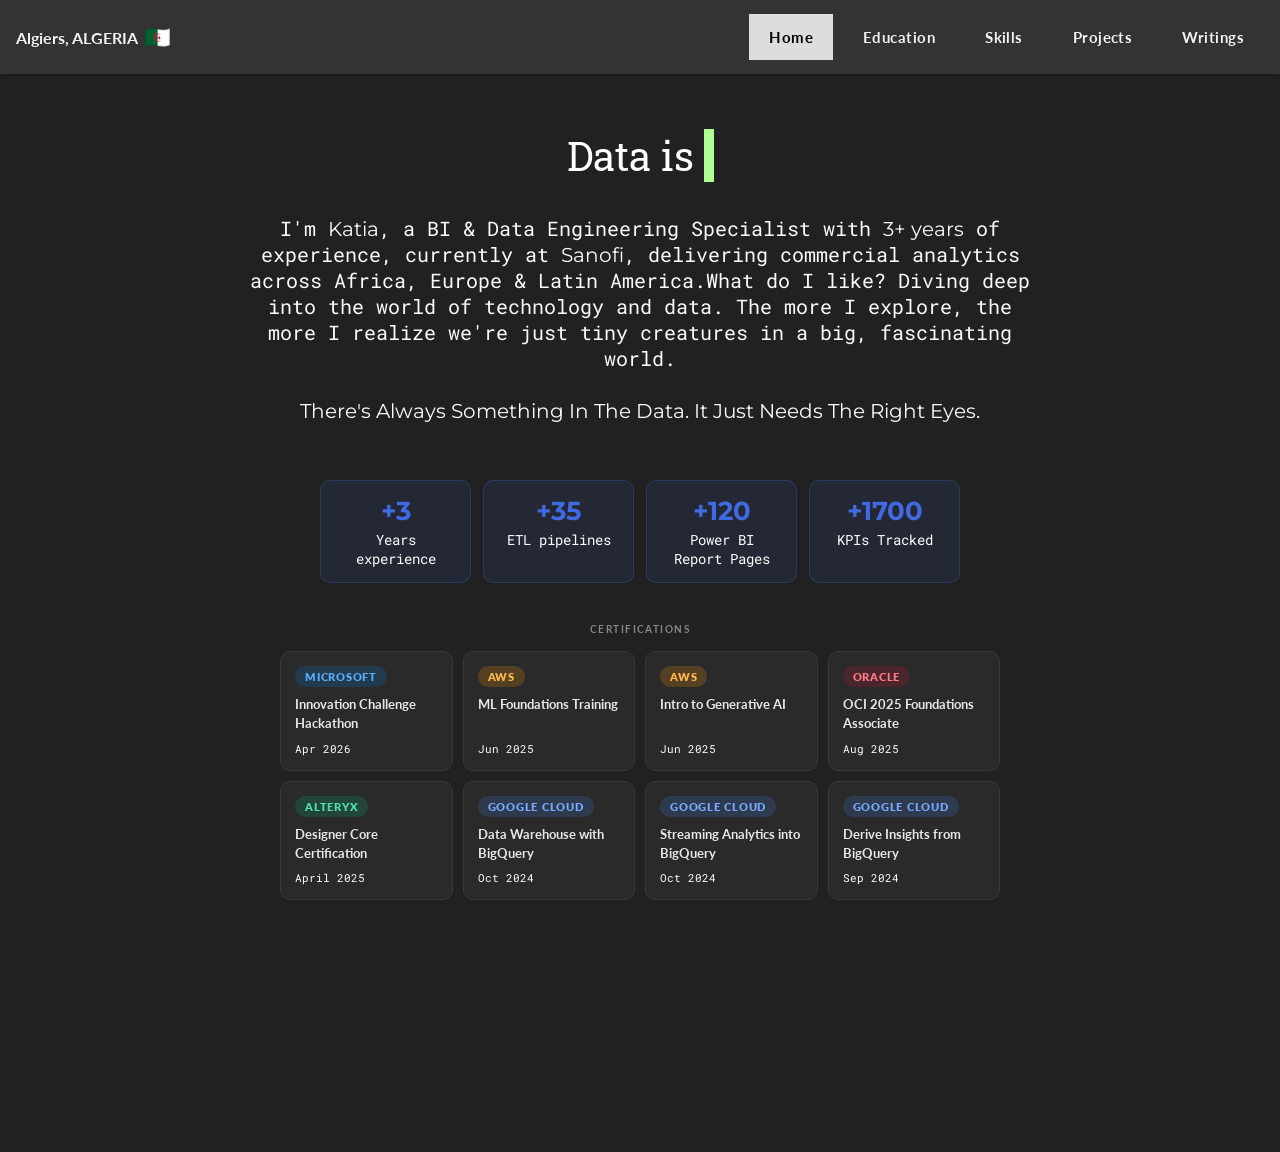
==== index.html @ 5034fa15 "Revise navbar links and intro content Updated navigation links and modified introduction text for cl" ====
<!DOCTYPE html>
<html lang="en">
<head>
    <meta charset="UTF-8">
    <meta name="viewport" content="width=device-width, initial-scale=1.0">
    <title>AGOUDJIL Katia</title>
    <link rel="stylesheet" href="css/styles.css">
    <style>
        /* ── Navbar font override ── */
        .navbar-right a {
            font-family: 'Lato', sans-serif;
            font-weight: 700;
            font-size: 15px;
            letter-spacing: 0.03em;
        }
        .navbar-left span {
            font-family: 'Lato', sans-serif;
            font-weight: 700;
        }

        /* ── Stats row ── */
        .stats-row {
            display: flex;
            flex-wrap: wrap;
            gap: 12px;
            margin: 2rem auto 0;
            max-width: 680px;
            justify-content: center;
            padding: 0 20px;
        }
        .stat-card {
            background: rgba(65, 105, 225, 0.1);
            border: 1px solid rgba(65, 105, 225, 0.25);
            border-radius: 10px;
            padding: 14px 22px;
            text-align: center;
            min-width: 120px;
            flex: 1;
        }
        .stat-number {
            font-size: 1.6rem;
            font-weight: 700;
            color: #4169E1;
            display: block;
            font-family: 'Montserrat', sans-serif;
        }
        .stat-label {
            font-size: 0.9rem;
            color: #FFFFFF ;
            margin-top: 4px;
            display: block;
            font-family: 'Roboto Mono', monospace;
        }

        /* ── Certifications section ── */
        .certs-section {
            margin: 2.5rem auto 0;
            max-width: 760px;
            padding: 0 20px;
        }
        .certs-section h2 {
            font-size: 0.65rem;
            text-transform: uppercase;
            letter-spacing: 0.14em;
            color: #888;
            margin-bottom: 1rem;
            text-align: center;
            font-family: 'Lato', sans-serif;
            font-weight: 700;
        }
        .certs-grid {
            display: grid;
            grid-template-columns: repeat(auto-fit, minmax(160px, 1fr));
            gap: 10px;
        }
        .cert-card {
            background: #2a2a2a;
            border: 1px solid #383838;
            border-radius: 10px;
            padding: 14px;
            display: flex;
            flex-direction: column;
            gap: 8px;
            text-decoration: none;
            color: inherit;
            transition: border-color 0.2s, background 0.2s;
        }
        .cert-card:hover {
            border-color: #4169E1;
            background: #2e2e3a;
        }
        .cert-issuer-badge {
            font-size: 11px;
            font-weight: 800;
            text-transform: uppercase;
            letter-spacing: 0.07em;
            padding: 4px 10px;
            border-radius: 20px;
            display: inline-block;
            width: fit-content;
            font-family: 'Lato', sans-serif;
        }
        .badge-microsoft { background: rgba(0, 120, 212, 0.2); color: #5aabff; }
        .badge-aws       { background: rgba(255, 153, 0, 0.2);  color: #ffb84d; }
        .badge-google    { background: rgba(66, 133, 244, 0.18); color: #7aabff; }
        .badge-oracle    { background: rgba(200, 16, 46, 0.2);  color: #ff7a85; }
        .badge-alteryx   { background: rgba(0, 176, 116, 0.2);  color: #4de0b0; }

        .cert-name {
            font-size: 13px;
            font-weight: 700;
            line-height: 1.45;
            color: #e8e8e8;
            font-family: 'Lato', sans-serif;
        }
        .cert-date {
            font-size: 11px;
            color: #FFFFFF ;
            margin-top: auto;
            font-family: 'Roboto Mono', monospace;
        }

        /* ── Credly link ── */
        .credly-cta {
            text-align: center;
            margin-top: 1.25rem;
        }
        .credly-cta a {
            font-size: 12px;
            color: #666;
            text-decoration: none;
            border-bottom: 1px solid #444;
            padding-bottom: 1px;
            font-family: 'Lato', sans-serif;
            font-weight: 700;
            transition: color 0.2s, border-color 0.2s;
        }
        .credly-cta a:hover {
            color: #4169E1;
            border-color: #4169E1;
        }

        /* ── Override social-links margin since no photo ── */
        .social-links {
            margin-top: 2.5rem !important;
        }

        /* ── Responsive ── */
        @media (max-width: 480px) {
            .stats-row { gap: 8px; }
            .stat-card { padding: 12px 14px; min-width: 100px; }
            .stat-number { font-size: 1.3rem; }
            .certs-grid { grid-template-columns: repeat(auto-fit, minmax(140px, 1fr)); }
        }
    </style>
</head>
<body>
    <nav class="navbar">
        <div class="navbar-left">
            <span>Algiers, ALGERIA &nbsp;</span>
            <img src="images/dz.png" alt="Algerian Flag" class="flag">
        </div>
        <div class="navbar-right">
            <a href="index.html">Home</a>
            <a href="education.html">Education</a>
            <a href="skills.html">Skills</a>
            <a href="project.html">Projects</a>
            <a href="learn.html">Writings</a>
        </div>
    </nav>

    <!-- Typed headline — untouched -->
    <div class="wrapper">
        <h1 class="effect-wrapper">Data is <span id="typed"></span><span class="cursor">&nbsp;</span></h1>
    </div>

    <!-- Updated intro — no photo -->
    <div class="introduction-container">
        <div class="introduction">
            <p>I'm <span class="extra-bold">Katia</span>, a BI &amp; Data Engineering Specialist with <span class="extra-bold">3+ years</span> of experience, currently at <span class="extra-bold">Sanofi</span>, delivering commercial analytics across Africa, Europe &amp; Latin America.What do I like? Diving deep into the world of technology and data. The more I explore, the more I realize we're just tiny creatures in a big, fascinating world.<br><br>
     <span class="extra-bold">There's Always Something In The Data. It Just Needs The Right Eyes. </span></p>
        </div>
    </div>

    <!-- Stats row -->
    <div class="stats-row">
        <div class="stat-card">
            <span class="stat-number">+3</span>
            <span class="stat-label">Years experience</span>
        </div>
        <div class="stat-card">
            <span class="stat-number">+35</span>
            <span class="stat-label">ETL pipelines</span>
        </div>
        <div class="stat-card">
            <span class="stat-number">+120</span>
            <span class="stat-label">Power BI Report Pages</span>
        </div>
        <div class="stat-card">
            <span class="stat-number">+1700</span>
            <span class="stat-label">KPIs Tracked</span>
        </div>
        
    </div>

    <!-- Certifications -->
    <div class="certs-section">
        <h2>Certifications</h2>
        <div class="certs-grid">

            <a class="cert-card" href="https://www.credly.com/users/katia-a.9a76472d/badges" target="_blank">
                <span class="cert-issuer-badge badge-microsoft">Microsoft</span>
                <span class="cert-name">Innovation Challenge Hackathon</span>
                <span class="cert-date">Apr 2026</span>
            </a>

            <a class="cert-card" href="https://www.credly.com/users/katia-a.9a76472d/badges" target="_blank">
                <span class="cert-issuer-badge badge-aws">AWS</span>
                <span class="cert-name">ML Foundations Training</span>
                <span class="cert-date">Jun 2025</span>
            </a>

            <a class="cert-card" href="https://www.credly.com/users/katia-a.9a76472d/badges" target="_blank">
                <span class="cert-issuer-badge badge-aws">AWS</span>
                <span class="cert-name">Intro to Generative AI</span>
                <span class="cert-date">Jun 2025</span>
            </a>

            <a class="cert-card" href="https://www.credly.com/users/katia-a.9a76472d/badges" target="_blank">
                <span class="cert-issuer-badge badge-oracle">Oracle</span>
                <span class="cert-name">OCI 2025 Foundations Associate</span>
                <span class="cert-date">Aug 2025</span>
            </a>

            <a class="cert-card" href="https://www.credly.com/users/katia-a.9a76472d/badges" target="_blank">
                <span class="cert-issuer-badge badge-alteryx">Alteryx</span>
                <span class="cert-name">Designer Core Certification</span>
                <span class="cert-date">April 2025</span>
            </a>

            <a class="cert-card" href="https://www.credly.com/users/katia-a.9a76472d/badges" target="_blank">
                <span class="cert-issuer-badge badge-google">Google Cloud</span>
                <span class="cert-name">Data Warehouse with BigQuery</span>
                <span class="cert-date">Oct 2024</span>
            </a>

            <a class="cert-card" href="https://www.credly.com/users/katia-a.9a76472d/badges" target="_blank">
                <span class="cert-issuer-badge badge-google">Google Cloud</span>
                <span class="cert-name">Streaming Analytics into BigQuery</span>
                <span class="cert-date">Oct 2024</span>
            </a>

            <a class="cert-card" href="https://www.credly.com/users/katia-a.9a76472d/badges" target="_blank">
                <span class="cert-issuer-badge badge-google">Google Cloud</span>
                <span class="cert-name">Derive Insights from BigQuery</span>
                <span class="cert-date">Sep 2024</span>
            </a>

            <a class="cert-card" href="https://www.credly.com/users/katia-a.9a76472d/badges" target="_blank">
                <span class="cert-issuer-badge badge-google">Google Cloud</span>
                <span class="cert-name">BigQuery ML Predictive Modeling</span>
                <span class="cert-date">Sep 2024</span>
            </a>

        </div>
        <div class="credly-cta">
            <a href="https://www.credly.com/users/katia-agoudjil" target="_blank">View all badges on Credly ↗</a>
        </div>
    </div>

    <!-- Social links — untouched -->
    <div class="social-links">
        <a href="https://www.linkedin.com/in/agoudjilkatia/" target="_blank"><img src="https://cdn.worldvectorlogo.com/logos/linkedin-icon.svg" alt="LinkedIn" title="LinkedIn" class="social-icon"></a>
        <a href="https://github.com/katia-agoudjil" target="_blank"><img src="https://raw.githubusercontent.com/agkatia/agkatia.github.io/refs/heads/main/images/git.png" alt="GitHub" title="GitHub" class="social-icon"></a>
        <a href="mailto:ag.katia00@gmail.com" target="_blank"><img src="https://upload.wikimedia.org/wikipedia/commons/7/7e/Gmail_icon_%282020%29.svg" alt="Gmail" title="Gmail" class="social-icon"></a>
    </div>

    <script src="script.js"></script>
    <script>
        const navLinks = document.querySelectorAll('.navbar-right a');
        navLinks.forEach(link => {
            if (link.href === window.location.href) {
                link.classList.add('active');
            }
        });
    </script>
</body>
</html>
---- css/styles.css ----
@import 'https://fonts.googleapis.com/css?family=Roboto+Mono:100';
@import url('https://fonts.googleapis.com/css2?family=Montserrat:wght@700&display=swap');
@import url('https://fonts.googleapis.com/css2?family=Lato:wght@700&display=swap');
@import url('https://fonts.googleapis.com/css2?family=Roboto+Slab:wght@700&display=swap');

html, body {
    font-family: 'Roboto Mono', monospace;
    background: #212121;
    height: 100%;
    margin: 0;
    padding: 0;
    overflow-x: hidden; /* Prevent horizontal scrollbar */
    box-sizing: border-box;
}

*, *::before, *::after {
    box-sizing: inherit;
}

.navbar {
    background-color: #333;
    padding: 14px 16px;
    position: fixed;
    width: 100%;
    top: 0;
    display: flex;
    justify-content: space-between; /* Space between left and right sections */
    align-items: center; /* Vertically center the content */
    box-shadow: 0 2px 4px rgba(0, 0, 0, 0.2);
    z-index: 10; /* Ensure navbar is above other elements */
}

.navbar-left {
    display: flex;
    align-items: center;
}

.flag {
    width: 25px; /* Adjust the size of the flag */
    height: auto;
    margin-right: 20px; /* Space between the flag and text */
}

.navbar-left span {
    color: #f2f2f2;
    font-size: 16px;
}

/* Navbar links */
.navbar-right a {
    display: inline-block;
    color: #f2f2f2;
    text-align: center;
    padding: 14px 20px;
    text-decoration: none;
    white-space: nowrap;
    transition: background-color 0.3s, color 0.3s;
    font-size: 16px;
}

.navbar-right a:hover, .navbar-right a.active {
    background-color: #ddd;
    color: black;
}

.profile-picture-container {
    display: flex;
    flex-direction: column; /* Stack elements vertically */
    align-items: center; /* Center-align the content */
    margin-bottom: 20px; /* Space below the profile picture */
}

.profile-picture {
    width: 300px; /* Adjust the size of the profile picture */
    height: 300px;
    border-radius: 50%; /* Make it circular */
    object-fit: cover; /* Ensure the image covers the circle */
    margin-top: 20px; /* Add space above the image */
    box-shadow: -50px -50px 0 -40px var(--red), 50px 50px 0 -40px var(--red); /* Add shadow to restore frame effect */
}

.introduction-container {
    display: flex;
    flex-direction: column;
    align-items: center;
    justify-content: center; /* Center content vertically */
    min-height: 20px; /* Adjust height as needed */
    text-align: center; /* Center-align text within the container */
    margin: 0 auto; /* Center container horizontally */
    padding: 20px; /* Reduced padding for better readability */
    margin-top: -100px; /* Reduced space above the introduction */
}

.introduction {
    font-family: 'Roboto Mono', monospace; /* Different font for introduction */
    max-width: 800px; /* Limit the width for better readability */
    color: #FAFAFA; /* Set text color to white */
    font-size: 20px; /* Adjust font size for readability */
    text-align: center; /* Center the text */
    margin: 5px; /* Reduced margin for better spacing */
}

:root {
  --red: #4169E1;
  --bgColor: bisque;
}

* {
  margin: 0;
  padding: 0;
  box-sizing: border-box;
}

.wrapper {
  margin-top: 20px;
  height: 30vh;
  width: auto;
  display: flex;
  justify-content: center;
  align-items: center;
  font-family: 'Roboto Slab', serif;
  color: #ffffff;
  font-size: 20px; 
}

.effect-wrapper {
  text-align: center;
  font-weight: normal;
}

#typed {
  font-weight: bold;
  color: #4169E1;
}

.cursor {
  display: inline-block;
  background-color: #b0ff95;
  animation: blinker 900ms infinite;
}

.cursor.typing-true {
  animation: none;
}

@keyframes blinker {
  0% { background-color: #4169E1; }
  50% { background-color: transparent; }
  100% { background-color: #4169E1; }
}

/* Define a custom class for extra bold text */
.extra-bold { font-family: 'Montserrat', sans-serif; }

.social-links {
  display: flex;
  justify-content: center; /* Center-align the icons */
  margin-top: 80px; /* Add space above the icons */
  flex-wrap: wrap; /* Allow icons to wrap on small screens */
}

.social-icon {
  width: 45px; /* Adjust the size of the icons */
  height: 45px;
  margin: 10px; /* Space around the icons for better wrapping */
  transition: transform 0.3s; /* Add a transition effect */
}

.social-icon:hover {
  transform: scale(1.2); /* Scale up the icon on hover */
}

/* Responsive adjustments */
@media (max-width: 768px) {
  .navbar-right {
    display: flex;
    flex-direction: column;
    align-items: center; /* Center align the links */
  }

  .navbar-right a {
    padding: 10px;
    font-size: 14px;
    width: 100%; /* Make links take full width */
    text-align: center; /* Center align text */
  }

  .profile-picture {
    width: 200px; /* Adjust the size of the profile picture */
    height: 200px;
  
  }

  .introduction {
    font-size: 18px; /* Adjust font size for smaller screens */
  margin-bottom: 100px;
    margin-top: 20px;
  }

  .social-links {
    margin-top: 20px; /* Reduce space above icons */
  }

  .social-icon {
    width: 35px; /* Adjust the size of the icons */
    height: 35px;
  }

}

@media (max-width: 480px) {
  .navbar {
    flex-direction: column;
    align-items: flex-start;
  }

  .navbar-left, .navbar-right {
    width: 100%;
    justify-content: center;
    padding: 10px;
  }

  .profile-picture {
    width: 200px; /* Adjust the size of the profile picture */
    height: 200px;
    
  }

  .introduction {
    font-size: 16px; /* Adjust font size for smaller screens */
    margin-bottom: 25px;
    margin-top: 250px;
  }

  .social-icon {
    width: 30px; /* Adjust the size of the icons */
    height: 30px;
  }
  
}
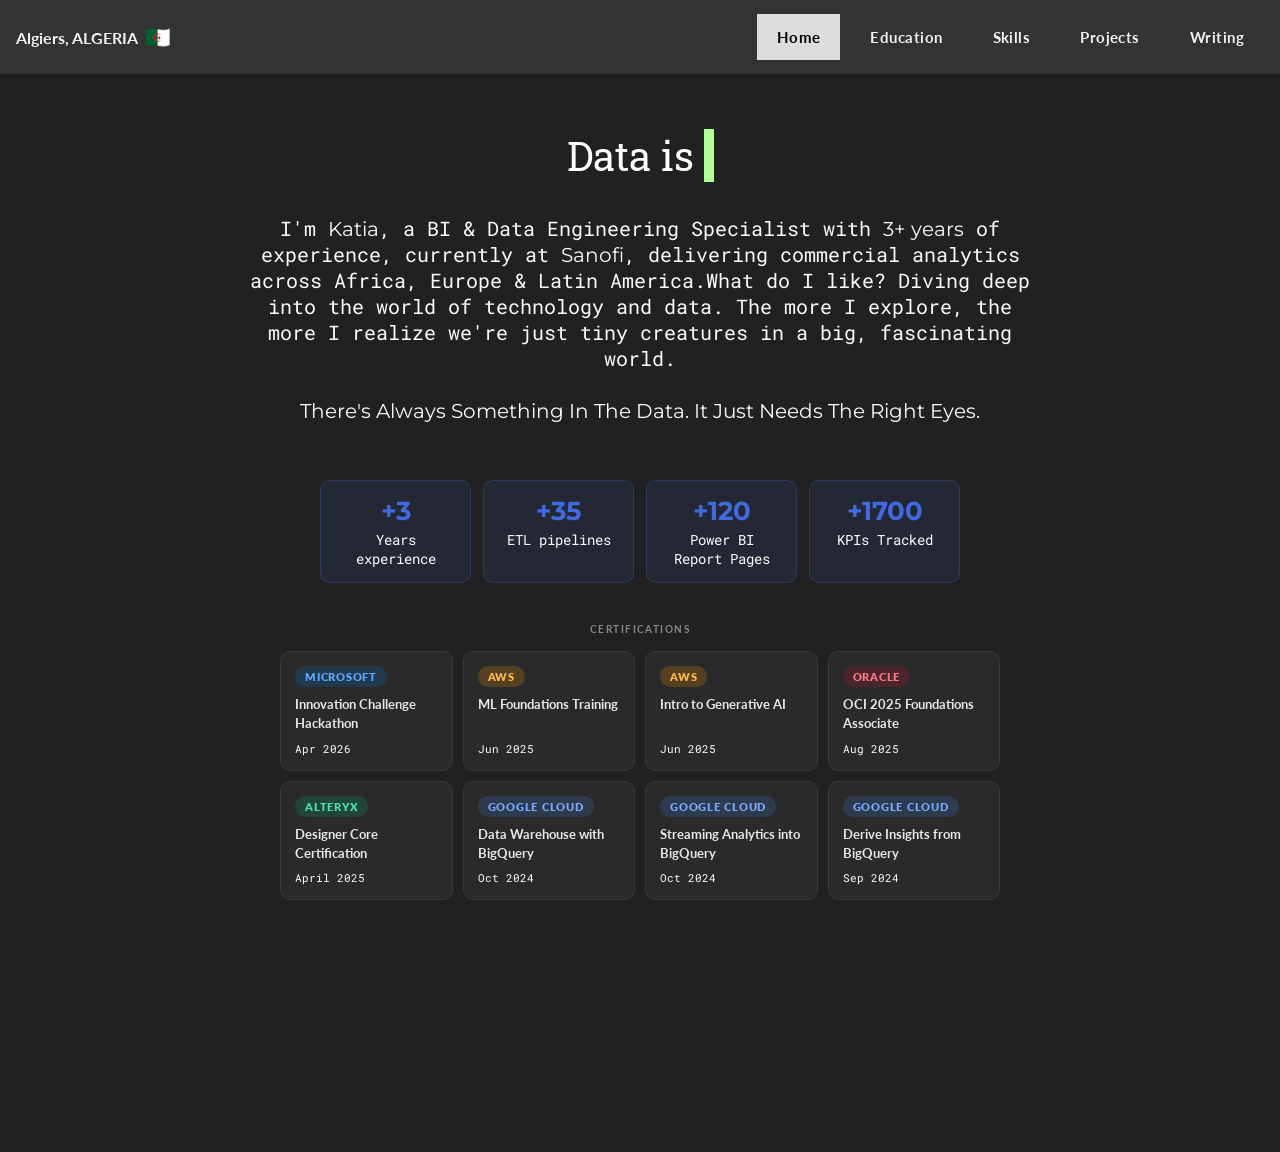
==== commit 729679de: "Change link text from 'Writings' to 'Writing'" ====
--- a/index.html
+++ b/index.html
@@ -165,7 +165,7 @@
             <a href="education.html">Education</a>
             <a href="skills.html">Skills</a>
             <a href="project.html">Projects</a>
-            <a href="learn.html">Writings</a>
+            <a href="learn.html">Writing</a>
         </div>
     </nav>
 
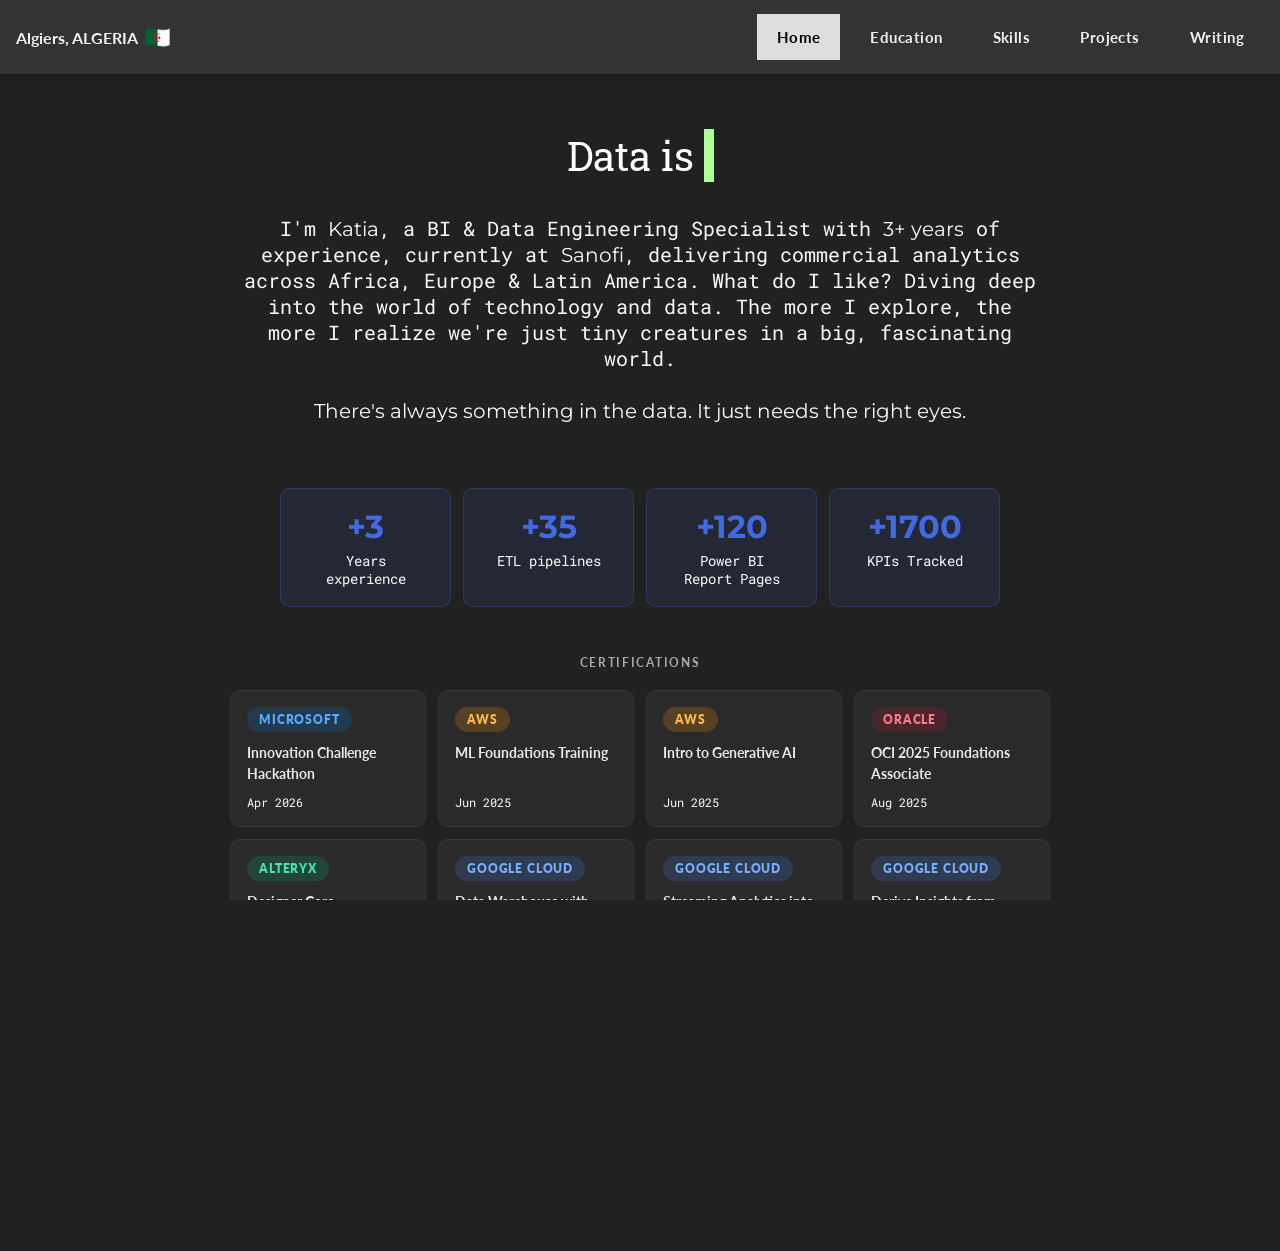
==== commit 9f031620: "Refine layout and typography in index.html Updated styles for layout and typography in index.html." ====
--- a/index.html
+++ b/index.html
@@ -23,8 +23,8 @@
             display: flex;
             flex-wrap: wrap;
             gap: 12px;
-            margin: 2rem auto 0;
-            max-width: 680px;
+            margin: 2.5rem auto 0;
+            max-width: 760px;
             justify-content: center;
             padding: 0 20px;
         }
@@ -32,55 +32,55 @@
             background: rgba(65, 105, 225, 0.1);
             border: 1px solid rgba(65, 105, 225, 0.25);
             border-radius: 10px;
-            padding: 14px 22px;
+            padding: 18px 26px;
             text-align: center;
-            min-width: 120px;
+            min-width: 140px;
             flex: 1;
         }
         .stat-number {
-            font-size: 1.6rem;
+            font-size: 2rem;
             font-weight: 700;
             color: #4169E1;
             display: block;
             font-family: 'Montserrat', sans-serif;
         }
         .stat-label {
-            font-size: 0.9rem;
-            color: #FFFFFF ;
-            margin-top: 4px;
+            font-size: 0.85rem;
+            color: #ffffff;
+            margin-top: 6px;
             display: block;
             font-family: 'Roboto Mono', monospace;
         }
 
         /* ── Certifications section ── */
         .certs-section {
-            margin: 2.5rem auto 0;
-            max-width: 760px;
+            margin: 3rem auto 0;
+            max-width: 860px;
             padding: 0 20px;
         }
         .certs-section h2 {
-            font-size: 0.65rem;
+            font-size: 0.75rem;
             text-transform: uppercase;
             letter-spacing: 0.14em;
-            color: #888;
-            margin-bottom: 1rem;
+            color: #aaa;
+            margin-bottom: 1.25rem;
             text-align: center;
             font-family: 'Lato', sans-serif;
             font-weight: 700;
         }
         .certs-grid {
             display: grid;
-            grid-template-columns: repeat(auto-fit, minmax(160px, 1fr));
-            gap: 10px;
+            grid-template-columns: repeat(auto-fit, minmax(175px, 1fr));
+            gap: 12px;
         }
         .cert-card {
             background: #2a2a2a;
             border: 1px solid #383838;
             border-radius: 10px;
-            padding: 14px;
+            padding: 16px;
             display: flex;
             flex-direction: column;
-            gap: 8px;
+            gap: 10px;
             text-decoration: none;
             color: inherit;
             transition: border-color 0.2s, background 0.2s;
@@ -90,11 +90,11 @@
             background: #2e2e3a;
         }
         .cert-issuer-badge {
-            font-size: 11px;
+            font-size: 12px;
             font-weight: 800;
             text-transform: uppercase;
             letter-spacing: 0.07em;
-            padding: 4px 10px;
+            padding: 5px 12px;
             border-radius: 20px;
             display: inline-block;
             width: fit-content;
@@ -107,15 +107,15 @@
         .badge-alteryx   { background: rgba(0, 176, 116, 0.2);  color: #4de0b0; }
 
         .cert-name {
-            font-size: 13px;
-            font-weight: 700;
-            line-height: 1.45;
+            font-size: 14px;
+            font-weight: 700;
+            line-height: 1.5;
             color: #e8e8e8;
             font-family: 'Lato', sans-serif;
         }
         .cert-date {
-            font-size: 11px;
-            color: #FFFFFF ;
+            font-size: 12px;
+            color: #ffffff;
             margin-top: auto;
             font-family: 'Roboto Mono', monospace;
         }
@@ -123,11 +123,11 @@
         /* ── Credly link ── */
         .credly-cta {
             text-align: center;
-            margin-top: 1.25rem;
+            margin-top: 1.5rem;
         }
         .credly-cta a {
-            font-size: 12px;
-            color: #666;
+            font-size: 13px;
+            color: #888;
             text-decoration: none;
             border-bottom: 1px solid #444;
             padding-bottom: 1px;
@@ -148,9 +148,9 @@
         /* ── Responsive ── */
         @media (max-width: 480px) {
             .stats-row { gap: 8px; }
-            .stat-card { padding: 12px 14px; min-width: 100px; }
-            .stat-number { font-size: 1.3rem; }
-            .certs-grid { grid-template-columns: repeat(auto-fit, minmax(140px, 1fr)); }
+            .stat-card { padding: 14px 16px; min-width: 120px; }
+            .stat-number { font-size: 1.6rem; }
+            .certs-grid { grid-template-columns: repeat(auto-fit, minmax(150px, 1fr)); }
         }
     </style>
 </head>
@@ -169,16 +169,16 @@
         </div>
     </nav>
 
-    <!-- Typed headline — untouched -->
+    <!-- Typed headline -->
     <div class="wrapper">
         <h1 class="effect-wrapper">Data is <span id="typed"></span><span class="cursor">&nbsp;</span></h1>
     </div>
 
-    <!-- Updated intro — no photo -->
+    <!-- Intro -->
     <div class="introduction-container">
         <div class="introduction">
-            <p>I'm <span class="extra-bold">Katia</span>, a BI &amp; Data Engineering Specialist with <span class="extra-bold">3+ years</span> of experience, currently at <span class="extra-bold">Sanofi</span>, delivering commercial analytics across Africa, Europe &amp; Latin America.What do I like? Diving deep into the world of technology and data. The more I explore, the more I realize we're just tiny creatures in a big, fascinating world.<br><br>
-     <span class="extra-bold">There's Always Something In The Data. It Just Needs The Right Eyes. </span></p>
+            <p>I'm <span class="extra-bold">Katia</span>, a BI &amp; Data Engineering Specialist with <span class="extra-bold">3+ years</span> of experience, currently at <span class="extra-bold">Sanofi</span>, delivering commercial analytics across Africa, Europe &amp; Latin America. What do I like? Diving deep into the world of technology and data. The more I explore, the more I realize we're just tiny creatures in a big, fascinating world.<br><br>
+            <span class="extra-bold">There's always something in the data. It just needs the right eyes.</span></p>
         </div>
     </div>
 
@@ -200,7 +200,6 @@
             <span class="stat-number">+1700</span>
             <span class="stat-label">KPIs Tracked</span>
         </div>
-        
     </div>
 
     <!-- Certifications -->
@@ -268,7 +267,7 @@
         </div>
     </div>
 
-    <!-- Social links — untouched -->
+    <!-- Social links -->
     <div class="social-links">
         <a href="https://www.linkedin.com/in/agoudjilkatia/" target="_blank"><img src="https://cdn.worldvectorlogo.com/logos/linkedin-icon.svg" alt="LinkedIn" title="LinkedIn" class="social-icon"></a>
         <a href="https://github.com/katia-agoudjil" target="_blank"><img src="https://raw.githubusercontent.com/agkatia/agkatia.github.io/refs/heads/main/images/git.png" alt="GitHub" title="GitHub" class="social-icon"></a>
--- a/css/styles.css
+++ b/css/styles.css
@@ -62,7 +62,16 @@
     background-color: #ddd;
     color: black;
 }
-
+.navbar-right a {
+    font-family: 'Lato', sans-serif;
+    font-weight: 700;
+    letter-spacing: 0.03em;
+}
+
+.navbar-left span {
+    font-family: 'Lato', sans-serif;
+    font-weight: 700;
+}
 .profile-picture-container {
     display: flex;
     flex-direction: column; /* Stack elements vertically */
@@ -238,4 +247,160 @@
   }
   
 }
-
+/* ── Education Page ── */
+.edu-container {
+    max-width: 800px;
+    margin: 120px auto 60px;
+    padding: 0 24px;
+}
+
+.edu-block {
+    margin-bottom: 60px;
+}
+
+.edu-label {
+    font-size: 0.65rem;
+    text-transform: uppercase;
+    letter-spacing: 0.14em;
+    color: #888;
+    font-family: 'Lato', sans-serif;
+    font-weight: 700;
+    margin-bottom: 1.5rem;
+}
+
+.edu-degree {
+    font-family: 'Montserrat', sans-serif;
+    font-size: 1.1rem;
+    color: #FAFAFA;
+    margin-bottom: 4px;
+}
+
+.edu-meta {
+    font-size: 0.75rem;
+    color: #888;
+    font-family: 'Roboto Mono', monospace;
+    margin-bottom: 0;
+}
+
+.divider {
+    border: none;
+    border-top: 1px solid #2e2e2e;
+    margin: 50px 0;
+}
+
+/* ── Graduation Project ── */
+.project-title {
+    font-family: 'Montserrat', sans-serif;
+    font-size: 1rem;
+    color: #4169E1;
+    margin-bottom: 12px;
+    line-height: 1.5;
+}
+
+.project-desc {
+    font-size: 13px;
+    color: #aaa;
+    line-height: 1.8;
+    margin-bottom: 20px;
+    font-family: 'Roboto Mono', monospace;
+}
+
+.tech-tags {
+    display: flex;
+    flex-wrap: wrap;
+    gap: 8px;
+    margin-bottom: 28px;
+}
+
+.tag {
+    font-size: 11px;
+    font-family: 'Lato', sans-serif;
+    font-weight: 700;
+    padding: 4px 12px;
+    border-radius: 20px;
+    background: rgba(65, 105, 225, 0.15);
+    color: #7aabff;
+    border: 1px solid rgba(65, 105, 225, 0.25);
+}
+
+.screenshots-grid {
+    display: grid;
+    grid-template-columns: repeat(3, 1fr);
+    gap: 12px;
+    margin-bottom: 28px;
+}
+
+.screenshots-grid a img {
+    width: 100%;
+    height: 160px;
+    object-fit: cover;
+    border-radius: 8px;
+    border: 1px solid #2e2e2e;
+    transition: border-color 0.2s;
+}
+
+.screenshots-grid a img:hover {
+    border-color: #4169E1;
+}
+
+.dissertation-btn {
+    display: inline-block;
+    font-family: 'Lato', sans-serif;
+    font-weight: 700;
+    font-size: 13px;
+    padding: 10px 24px;
+    border-radius: 8px;
+    background: #4169E1;
+    color: #fff;
+    text-decoration: none;
+    transition: background 0.2s;
+}
+
+.dissertation-btn:hover {
+    background: #2a4fc7;
+}
+
+@media (max-width: 480px) {
+    .screenshots-grid {
+        grid-template-columns: 1fr;
+    }
+}
+
+/* ── Skills Page ── */
+.skills-container {
+    max-width: 1100px;
+    margin: 120px auto 60px;
+    padding: 0 24px;
+}
+
+.skills-label {
+    font-size: 0.65rem;
+    text-transform: uppercase;
+    letter-spacing: 0.14em;
+    color: #888;
+    font-family: 'Lato', sans-serif;
+    font-weight: 700;
+    margin-bottom: 2rem;
+}
+
+.charts-wrapper {
+    display: grid;
+    grid-template-columns: repeat(3, 1fr);
+    gap: 16px;
+    margin-bottom: 16px;
+}
+
+.ncharts-wrapper {
+    display: grid;
+    grid-template-columns: repeat(3, 1fr);
+    gap: 16px;
+    margin-bottom: 60px;
+}
+
+.chart-container,
+.nchart-container {
+    background-color: #fff;
+    border-radius: 10px;
+    padding: 10px;
+    box-shadow: none;
+}
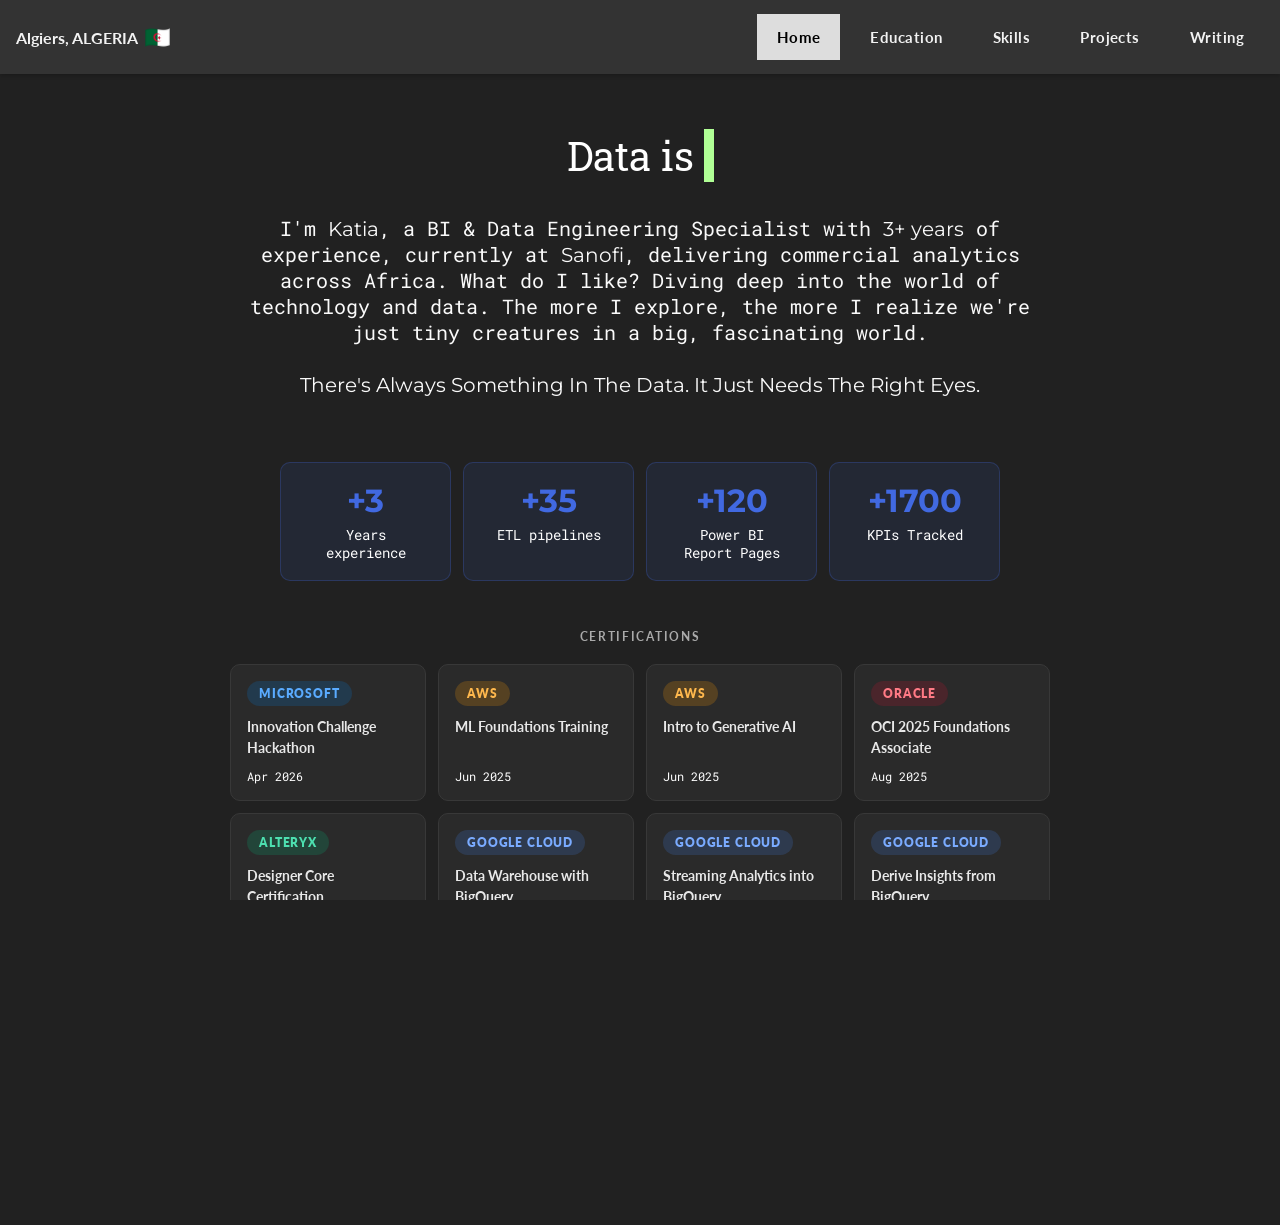
==== commit 30d27b4b: "Update introduction text in index.html" ====
--- a/index.html
+++ b/index.html
@@ -177,8 +177,8 @@
     <!-- Intro -->
     <div class="introduction-container">
         <div class="introduction">
-            <p>I'm <span class="extra-bold">Katia</span>, a BI &amp; Data Engineering Specialist with <span class="extra-bold">3+ years</span> of experience, currently at <span class="extra-bold">Sanofi</span>, delivering commercial analytics across Africa, Europe &amp; Latin America. What do I like? Diving deep into the world of technology and data. The more I explore, the more I realize we're just tiny creatures in a big, fascinating world.<br><br>
-            <span class="extra-bold">There's always something in the data. It just needs the right eyes.</span></p>
+            <p>I'm <span class="extra-bold">Katia</span>, a BI &amp; Data Engineering Specialist with <span class="extra-bold">3+ years</span> of experience, currently at <span class="extra-bold">Sanofi</span>, delivering commercial analytics across Africa. What do I like? Diving deep into the world of technology and data. The more I explore, the more I realize we're just tiny creatures in a big, fascinating world.<br><br>
+            <span class="extra-bold">There's Always Something In The Data. It Just Needs The Right Eyes.</span></p>
         </div>
     </div>
 
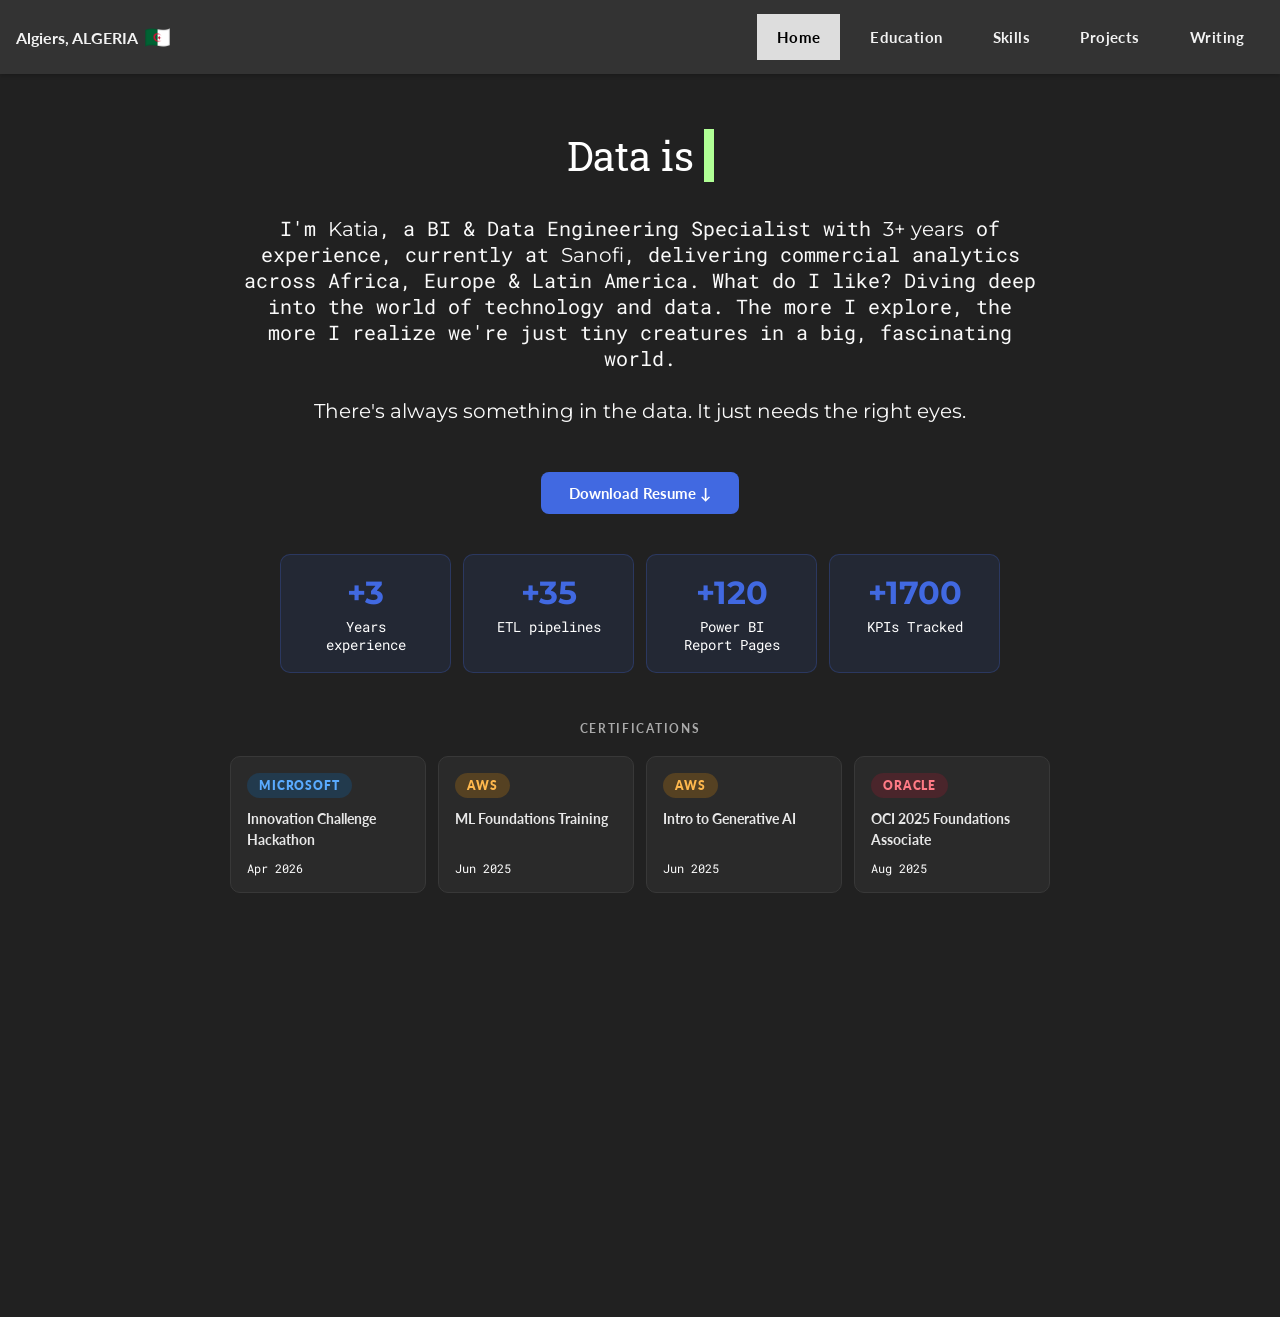
==== commit 08b2e129: "Update index.html" ====
--- a/index.html
+++ b/index.html
@@ -140,6 +140,27 @@
             border-color: #4169E1;
         }
 
+        /* ── Resume button ── */
+        .resume-btn {
+            display: inline-block;
+            font-family: 'Lato', sans-serif;
+            font-weight: 700;
+            font-size: 15px;
+            padding: 12px 28px;
+            border-radius: 8px;
+            background: #4169E1;
+            color: #fff;
+            text-decoration: none;
+            transition: background 0.2s;
+        }
+        .resume-btn:hover {
+            background: #2a4fc7;
+        }
+        .resume-btn-wrap {
+            text-align: center;
+            margin-top: 1.5rem;
+        }
+
         /* ── Override social-links margin since no photo ── */
         .social-links {
             margin-top: 2.5rem !important;
@@ -177,9 +198,14 @@
     <!-- Intro -->
     <div class="introduction-container">
         <div class="introduction">
-            <p>I'm <span class="extra-bold">Katia</span>, a BI &amp; Data Engineering Specialist with <span class="extra-bold">3+ years</span> of experience, currently at <span class="extra-bold">Sanofi</span>, delivering commercial analytics across Africa. What do I like? Diving deep into the world of technology and data. The more I explore, the more I realize we're just tiny creatures in a big, fascinating world.<br><br>
-            <span class="extra-bold">There's Always Something In The Data. It Just Needs The Right Eyes.</span></p>
-        </div>
+            <p>I'm <span class="extra-bold">Katia</span>, a BI &amp; Data Engineering Specialist with <span class="extra-bold">3+ years</span> of experience, currently at <span class="extra-bold">Sanofi</span>, delivering commercial analytics across Africa, Europe &amp; Latin America. What do I like? Diving deep into the world of technology and data. The more I explore, the more I realize we're just tiny creatures in a big, fascinating world.<br><br>
+            <span class="extra-bold">There's always something in the data. It just needs the right eyes.</span></p>
+        </div>
+    </div>
+
+    <!-- Resume download -->
+    <div class="resume-btn-wrap">
+        <a href="files/katia_agoudjil_resume.pdf" download class="resume-btn">Download Resume ↓</a>
     </div>
 
     <!-- Stats row -->
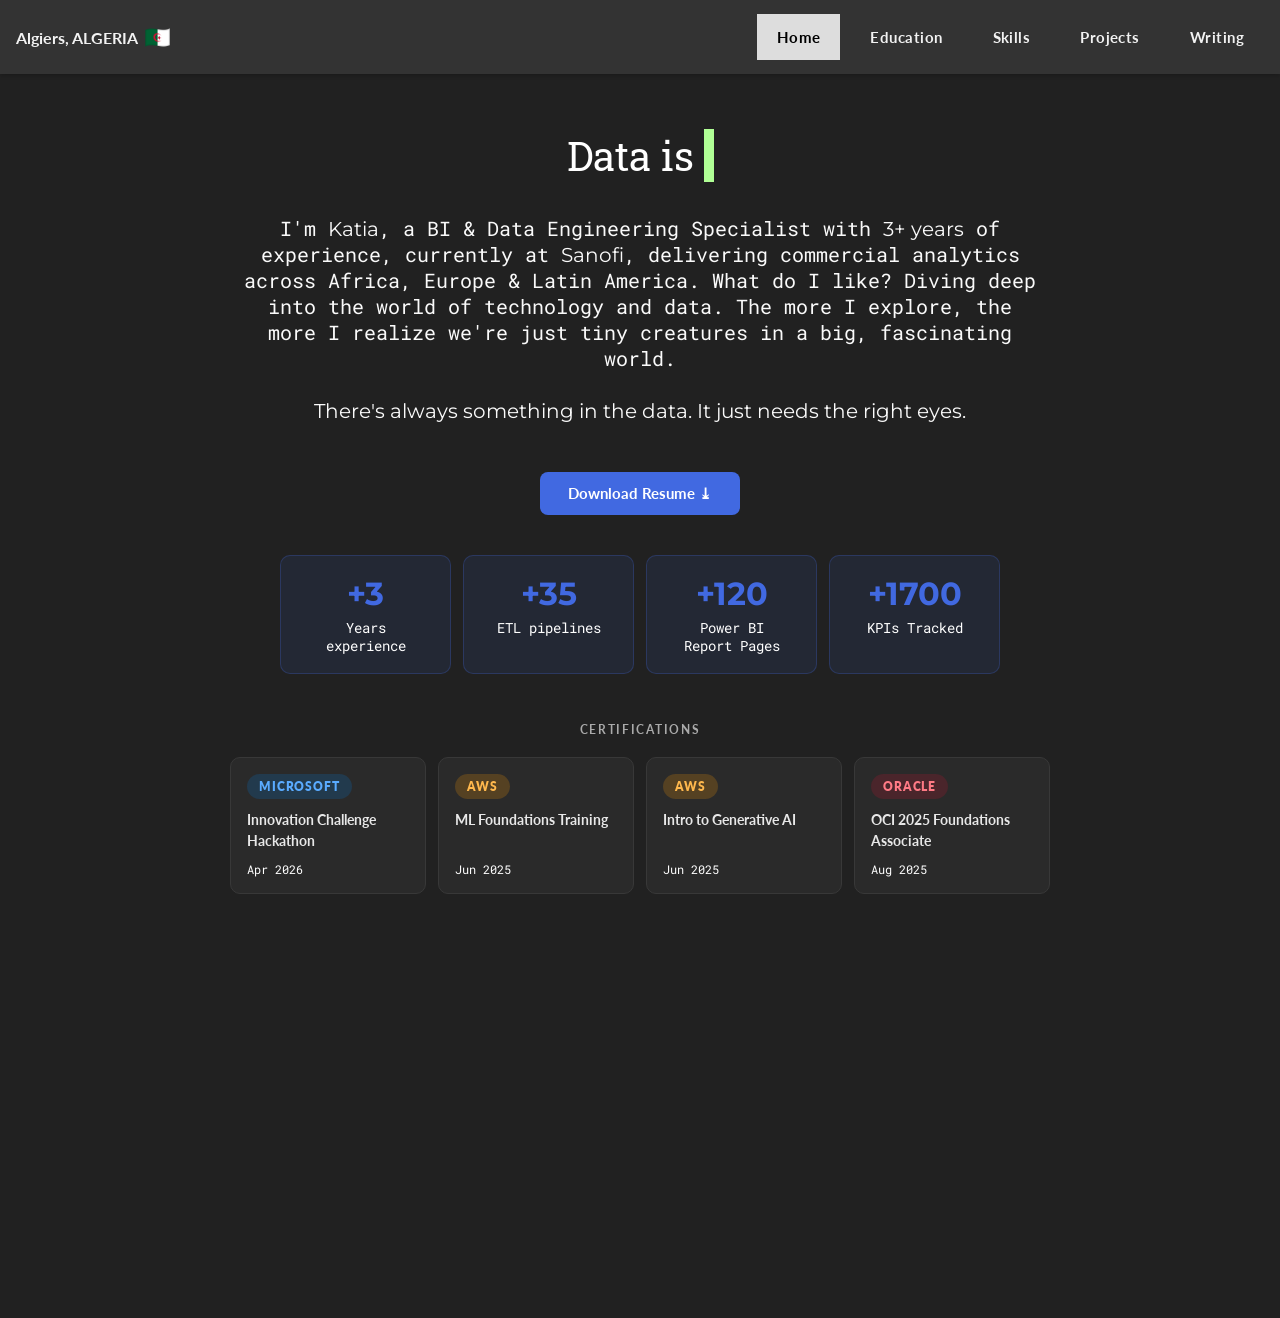
==== commit d9cfe004: "Update index.html" ====
--- a/index.html
+++ b/index.html
@@ -205,7 +205,7 @@
 
     <!-- Resume download -->
     <div class="resume-btn-wrap">
-        <a href="files/katia_agoudjil_resume.pdf" download class="resume-btn">Download Resume ↓</a>
+        <a href="files/AGOUDJIL_Katia_Resume.pdf" download class="resume-btn">Download Resume ⤓ </a>
     </div>
 
     <!-- Stats row -->
@@ -297,6 +297,7 @@
     <div class="social-links">
         <a href="https://www.linkedin.com/in/agoudjilkatia/" target="_blank"><img src="https://cdn.worldvectorlogo.com/logos/linkedin-icon.svg" alt="LinkedIn" title="LinkedIn" class="social-icon"></a>
         <a href="https://github.com/katia-agoudjil" target="_blank"><img src="https://raw.githubusercontent.com/agkatia/agkatia.github.io/refs/heads/main/images/git.png" alt="GitHub" title="GitHub" class="social-icon"></a>
+        <a href="https://medium.com/@katiaagoudjil" target="_blank"><img src="https://cdn.jsdelivr.net/npm/simple-icons@v9/icons/medium.svg" alt="Medium" title="Medium" class="social-icon" style="filter: invert(1);"></a>
         <a href="mailto:ag.katia00@gmail.com" target="_blank"><img src="https://upload.wikimedia.org/wikipedia/commons/7/7e/Gmail_icon_%282020%29.svg" alt="Gmail" title="Gmail" class="social-icon"></a>
     </div>
 
